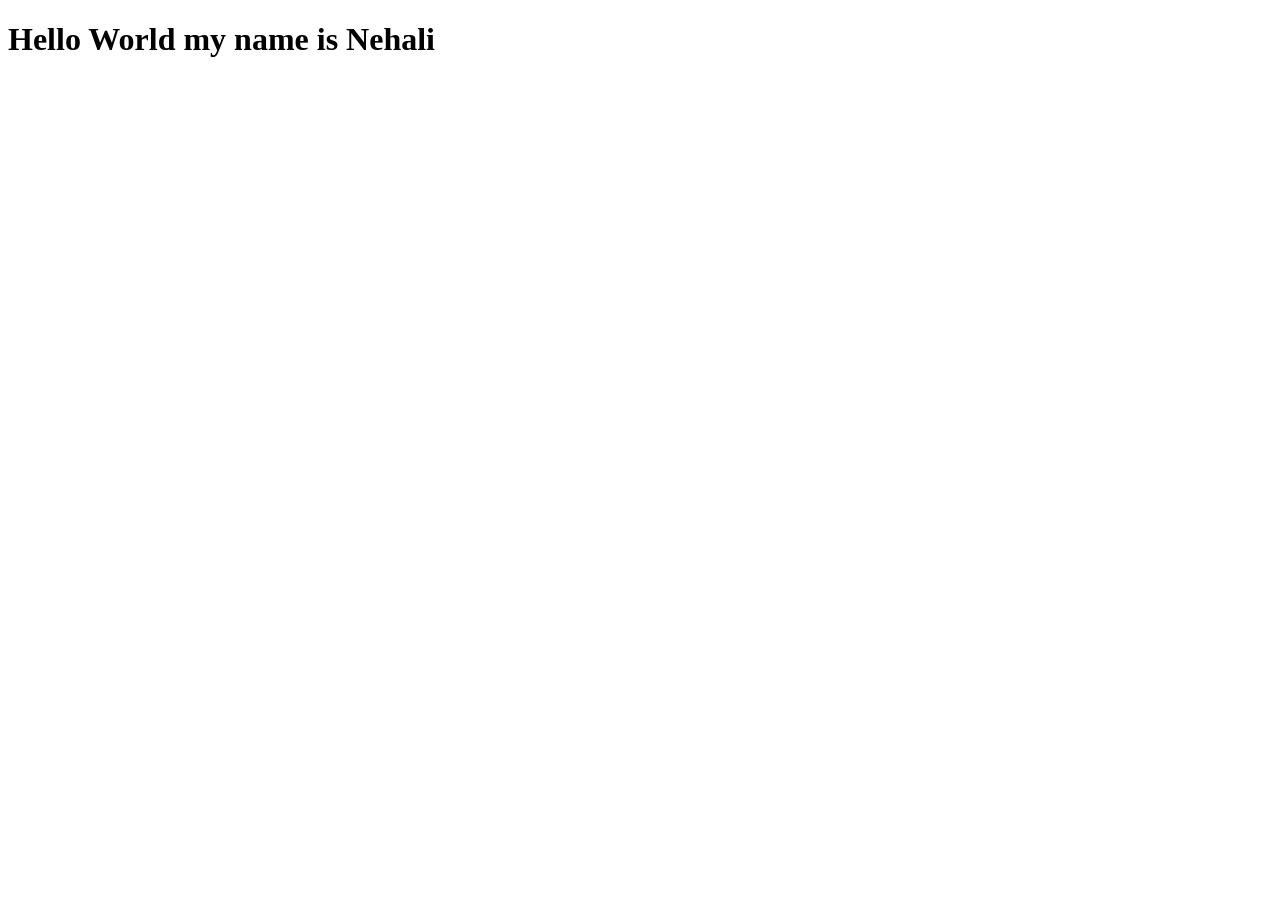
==== MyScotlandResources/index.html @ de395195 "testing the commits" ====
<!DOCTYPE html>
<html lang="en">
<head>
    <meta charset="UTF-8">
    <meta name="viewport" content="width=device-width, initial-scale=1.0">
    <title>Document</title>
</head>
<body>
    <h1>Hello World my name is Nehali</h1>
</body>
</html>
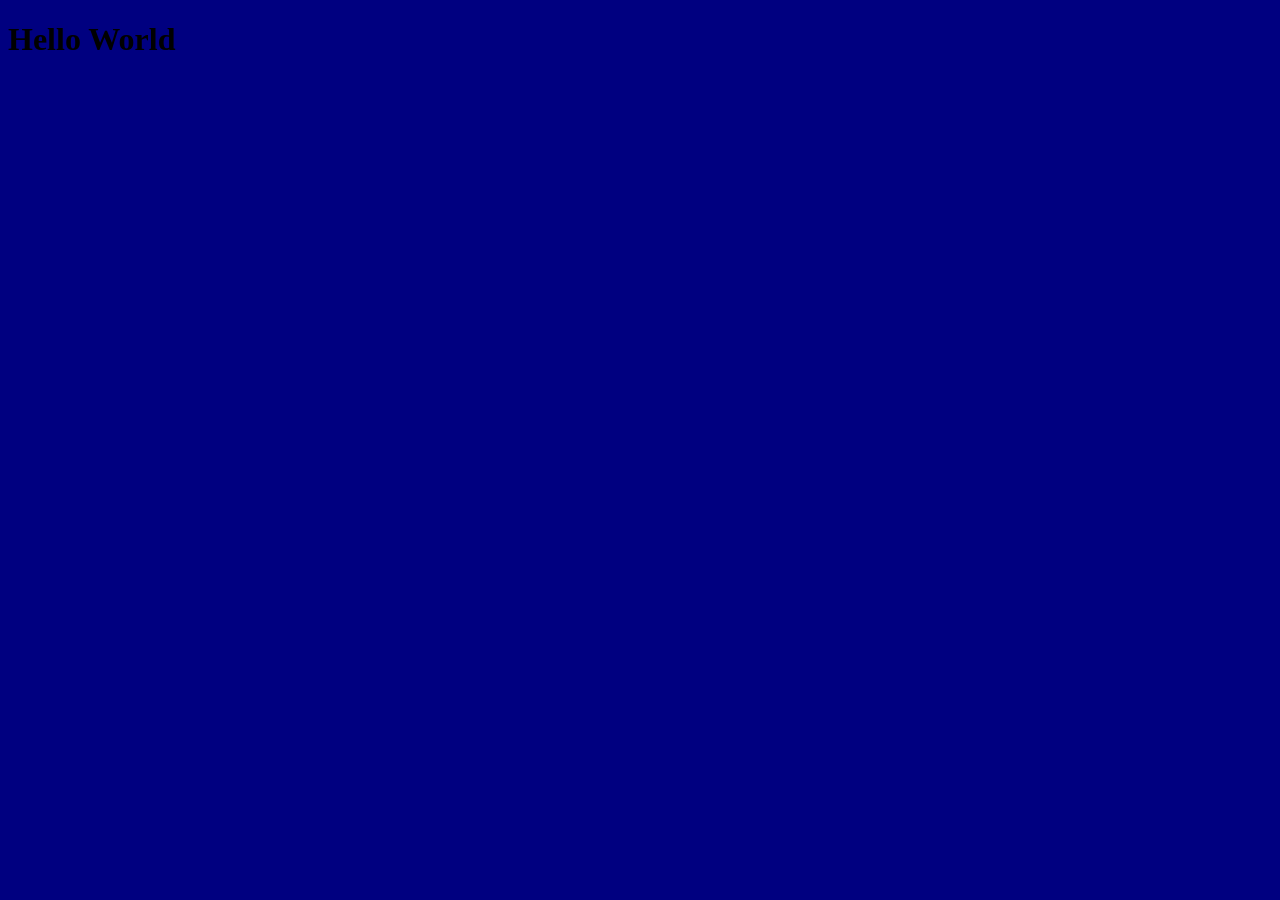
==== commit 348e1ae5: "added css and chnaged the html text" ====
--- a/MyScotlandResources/index.html
+++ b/MyScotlandResources/index.html
@@ -3,9 +3,10 @@
 <head>
     <meta charset="UTF-8">
     <meta name="viewport" content="width=device-width, initial-scale=1.0">
+    <link rel="stylesheet" href="style.css">
     <title>Document</title>
 </head>
 <body>
-    <h1>Hello World my name is Nehali</h1>
+    <h1>Hello World</h1>
 </body>
 </html>
--- a/MyScotlandResources/style.css
+++ b/MyScotlandResources/style.css
@@ -0,0 +1,3 @@
+body{
+    background-color: navy;
+}
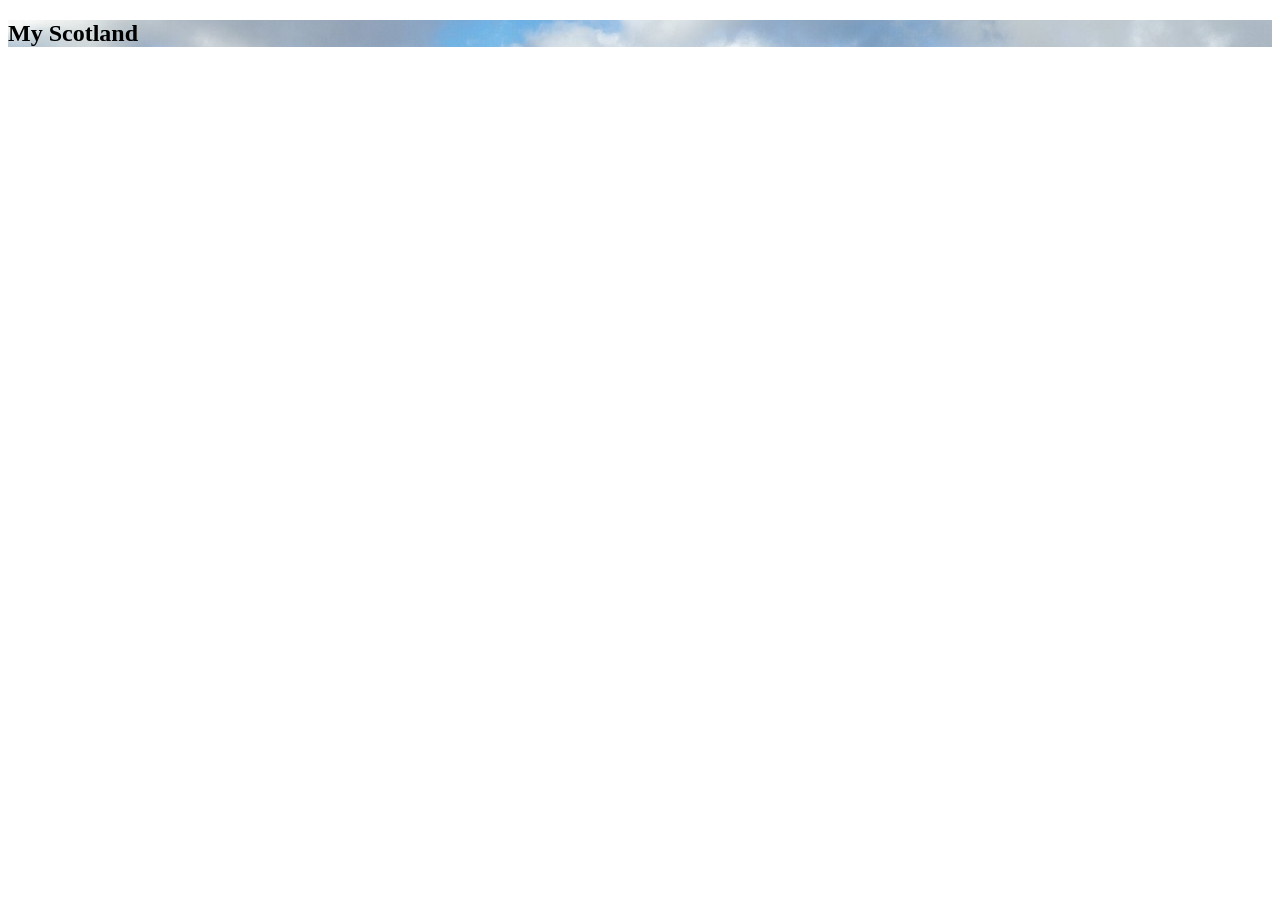
==== commit 3e8ab0ff: "added background img + hero text" ====
--- a/MyScotlandResources/index.html
+++ b/MyScotlandResources/index.html
@@ -7,6 +7,10 @@
     <title>Document</title>
 </head>
 <body>
-    <h1>Hello World</h1>
+    <section class="hero-image">
+        <h1 class="hero-text">
+           My Scotland 
+        </h1>
+    </section>
 </body>
 </html>
--- a/MyScotlandResources/style.css
+++ b/MyScotlandResources/style.css
@@ -1,3 +1,3 @@
-body{
-    background-color: navy;
+.hero-image{
+    background-image: url("./images/scotland-1987599_1280.jpg") ;
 }
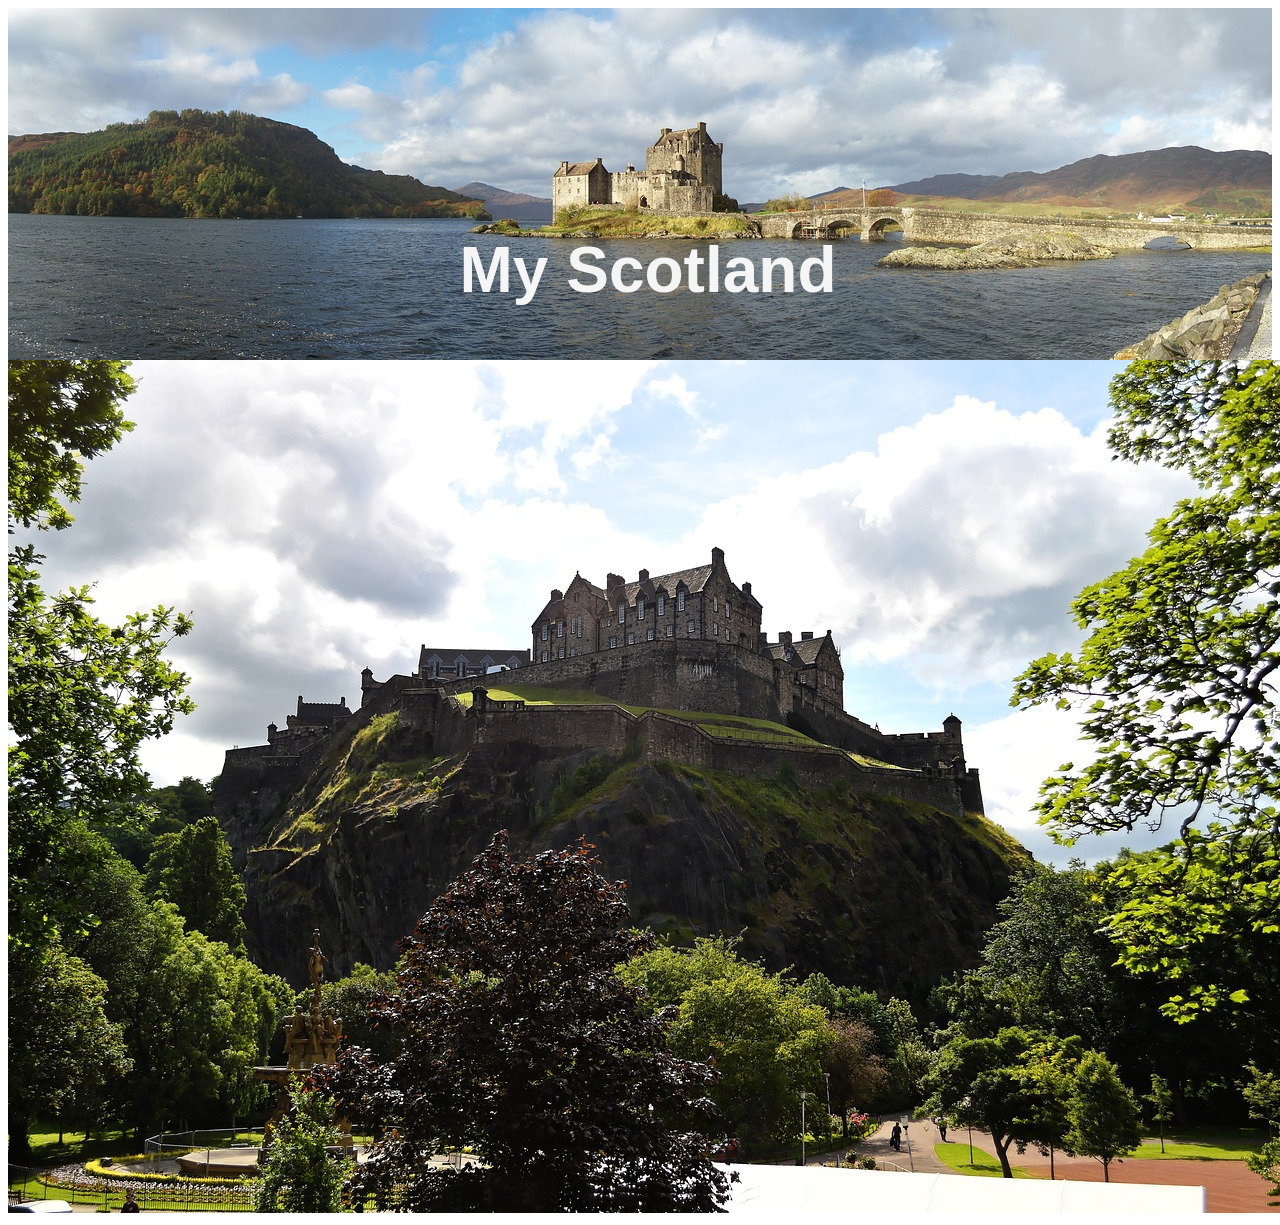
==== commit 1c6c75fa: "added new section in html" ====
--- a/MyScotlandResources/index.html
+++ b/MyScotlandResources/index.html
@@ -12,5 +12,12 @@
            My Scotland 
         </h1>
     </section>
+    <section class="two-column">
+        <div class="image">
+            <img src="./images/edinburgh-castle-959083_1280.jpg" alt="edinburgh castle">
+        </div>
+
+
+    </section>
 </body>
 </html>
--- a/MyScotlandResources/style.css
+++ b/MyScotlandResources/style.css
@@ -1,3 +1,22 @@
+* { 
+    font-family: 'Trebuchet MS', 'Lucida Sans Unicode', 'Lucida Grande', 'Lucida Sans', Arial, sans-serif;
+}
+
+
 .hero-image{
     background-image: url("./images/scotland-1987599_1280.jpg") ;
-}+    height: 352px;
+    background-position: center;
+    background-repeat: no-repeat;
+    background-size: cover;
+}
+
+
+.hero-text{
+    color: whitesmoke;
+    position: absolute;
+    text-align: center;
+    top: 180px;
+    width: 100%;
+    font-size: 4rem;
+}
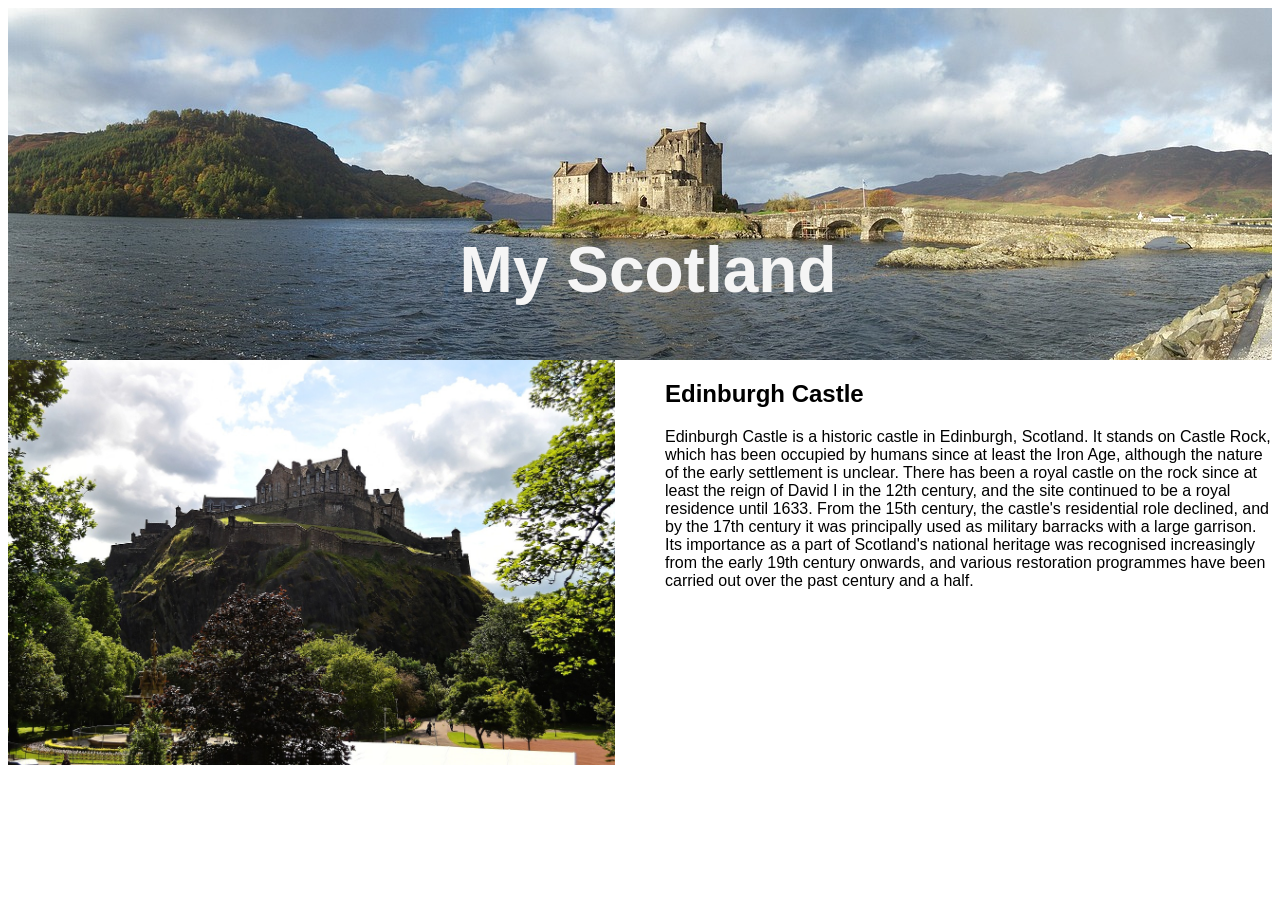
==== commit 2c1665a0: "changed two column display" ====
--- a/MyScotlandResources/index.html
+++ b/MyScotlandResources/index.html
@@ -16,8 +16,10 @@
         <div class="image">
             <img src="./images/edinburgh-castle-959083_1280.jpg" alt="edinburgh castle">
         </div>
-
-
+        <div class="info">
+            <h1>Edinburgh Castle</h1>
+            <p>Edinburgh Castle is a historic castle in Edinburgh, Scotland. It stands on Castle Rock, which has been occupied by humans since at least the Iron Age, although the nature of the early settlement is unclear. There has been a royal castle on the rock since at least the reign of David I in the 12th century, and the site continued to be a royal residence until 1633. From the 15th century, the castle's residential role declined, and by the 17th century it was principally used as military barracks with a large garrison. Its importance as a part of Scotland's national heritage was recognised increasingly from the early 19th century onwards, and various restoration programmes have been carried out over the past century and a half.</p>
+        </div>
     </section>
 </body>
 </html>
--- a/MyScotlandResources/style.css
+++ b/MyScotlandResources/style.css
@@ -2,6 +2,10 @@
     font-family: 'Trebuchet MS', 'Lucida Sans Unicode', 'Lucida Grande', 'Lucida Sans', Arial, sans-serif;
 }
 
+
+img{
+    width: 100%;
+}
 
 .hero-image{
     background-image: url("./images/scotland-1987599_1280.jpg") ;
@@ -20,3 +24,10 @@
     width: 100%;
     font-size: 4rem;
 }
+
+.two-column{
+    display: grid;
+    grid-template-columns: 1fr 1fr;
+    gap: 50px;
+
+}
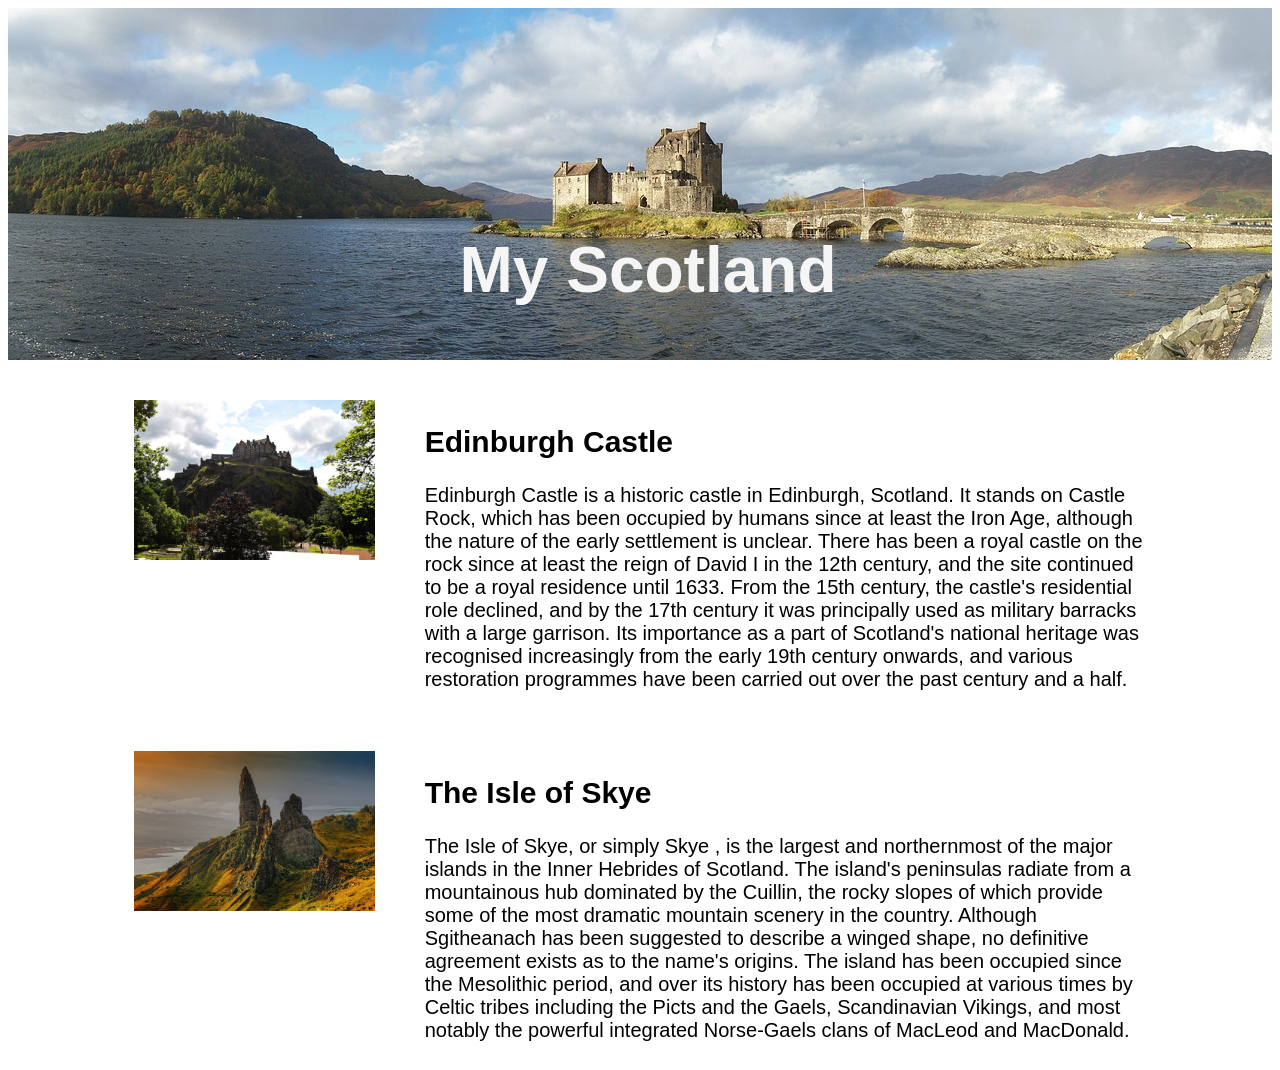
==== commit f4e3ad43: "added section 3 - html" ====
--- a/MyScotlandResources/index.html
+++ b/MyScotlandResources/index.html
@@ -11,6 +11,7 @@
         <h1 class="hero-text">
            My Scotland 
         </h1>
+        <!--Two columns layout start -->
     </section>
     <section class="two-column">
         <div class="image">
@@ -21,5 +22,18 @@
             <p>Edinburgh Castle is a historic castle in Edinburgh, Scotland. It stands on Castle Rock, which has been occupied by humans since at least the Iron Age, although the nature of the early settlement is unclear. There has been a royal castle on the rock since at least the reign of David I in the 12th century, and the site continued to be a royal residence until 1633. From the 15th century, the castle's residential role declined, and by the 17th century it was principally used as military barracks with a large garrison. Its importance as a part of Scotland's national heritage was recognised increasingly from the early 19th century onwards, and various restoration programmes have been carried out over the past century and a half.</p>
         </div>
     </section>
+    <!--Two column layout end-->
+    <!--Two columns layout start -->
+    </section>
+    <section class="two-column">
+        <div class="image">
+            <img src="./images/skye-540130_1280.jpg" alt="The Isle of Skye">
+        </div>
+        <div class="info">
+            <h1>The Isle of Skye</h1>
+            <p>The Isle of Skye, or simply Skye , is the largest and northernmost of the major islands in the Inner Hebrides of Scotland. The island's peninsulas radiate from a mountainous hub dominated by the Cuillin, the rocky slopes of which provide some of the most dramatic mountain scenery in the country. Although Sgitheanach has been suggested to describe a winged shape, no definitive agreement exists as to the name's origins. The island has been occupied since the Mesolithic period, and over its history has been occupied at various times by Celtic tribes including the Picts and the Gaels, Scandinavian Vikings, and most notably the powerful integrated Norse-Gaels clans of MacLeod and MacDonald. </p>
+        </div>
+    </section>
+    <!--Two column layout end-->
 </body>
 </html>
--- a/MyScotlandResources/style.css
+++ b/MyScotlandResources/style.css
@@ -27,7 +27,13 @@
 
 .two-column{
     display: grid;
-    grid-template-columns: 1fr 1fr;
+    grid-template-columns: 1fr 3fr;
     gap: 50px;
+    width: 80%;
+    margin: auto;
+    margin-top: 40px;
+}
 
+.info{
+    font-size: 1.25em;
 }
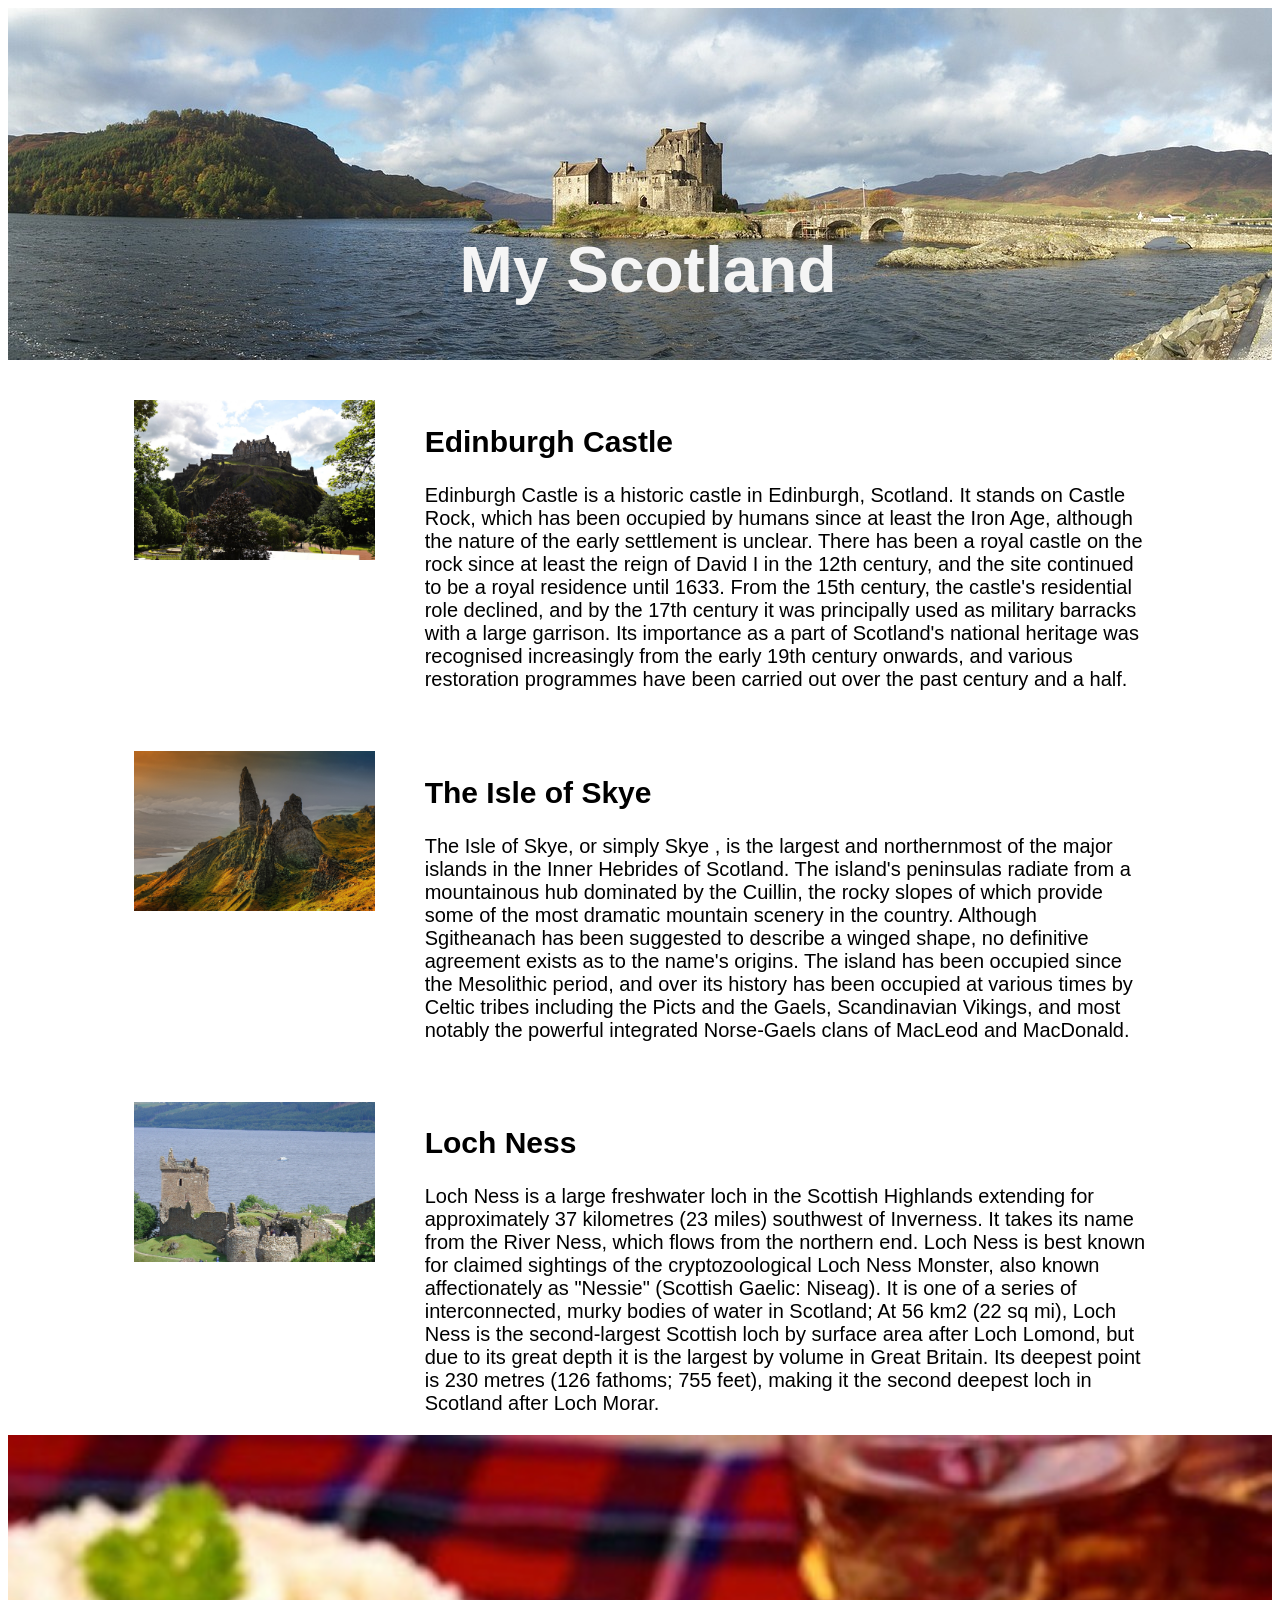
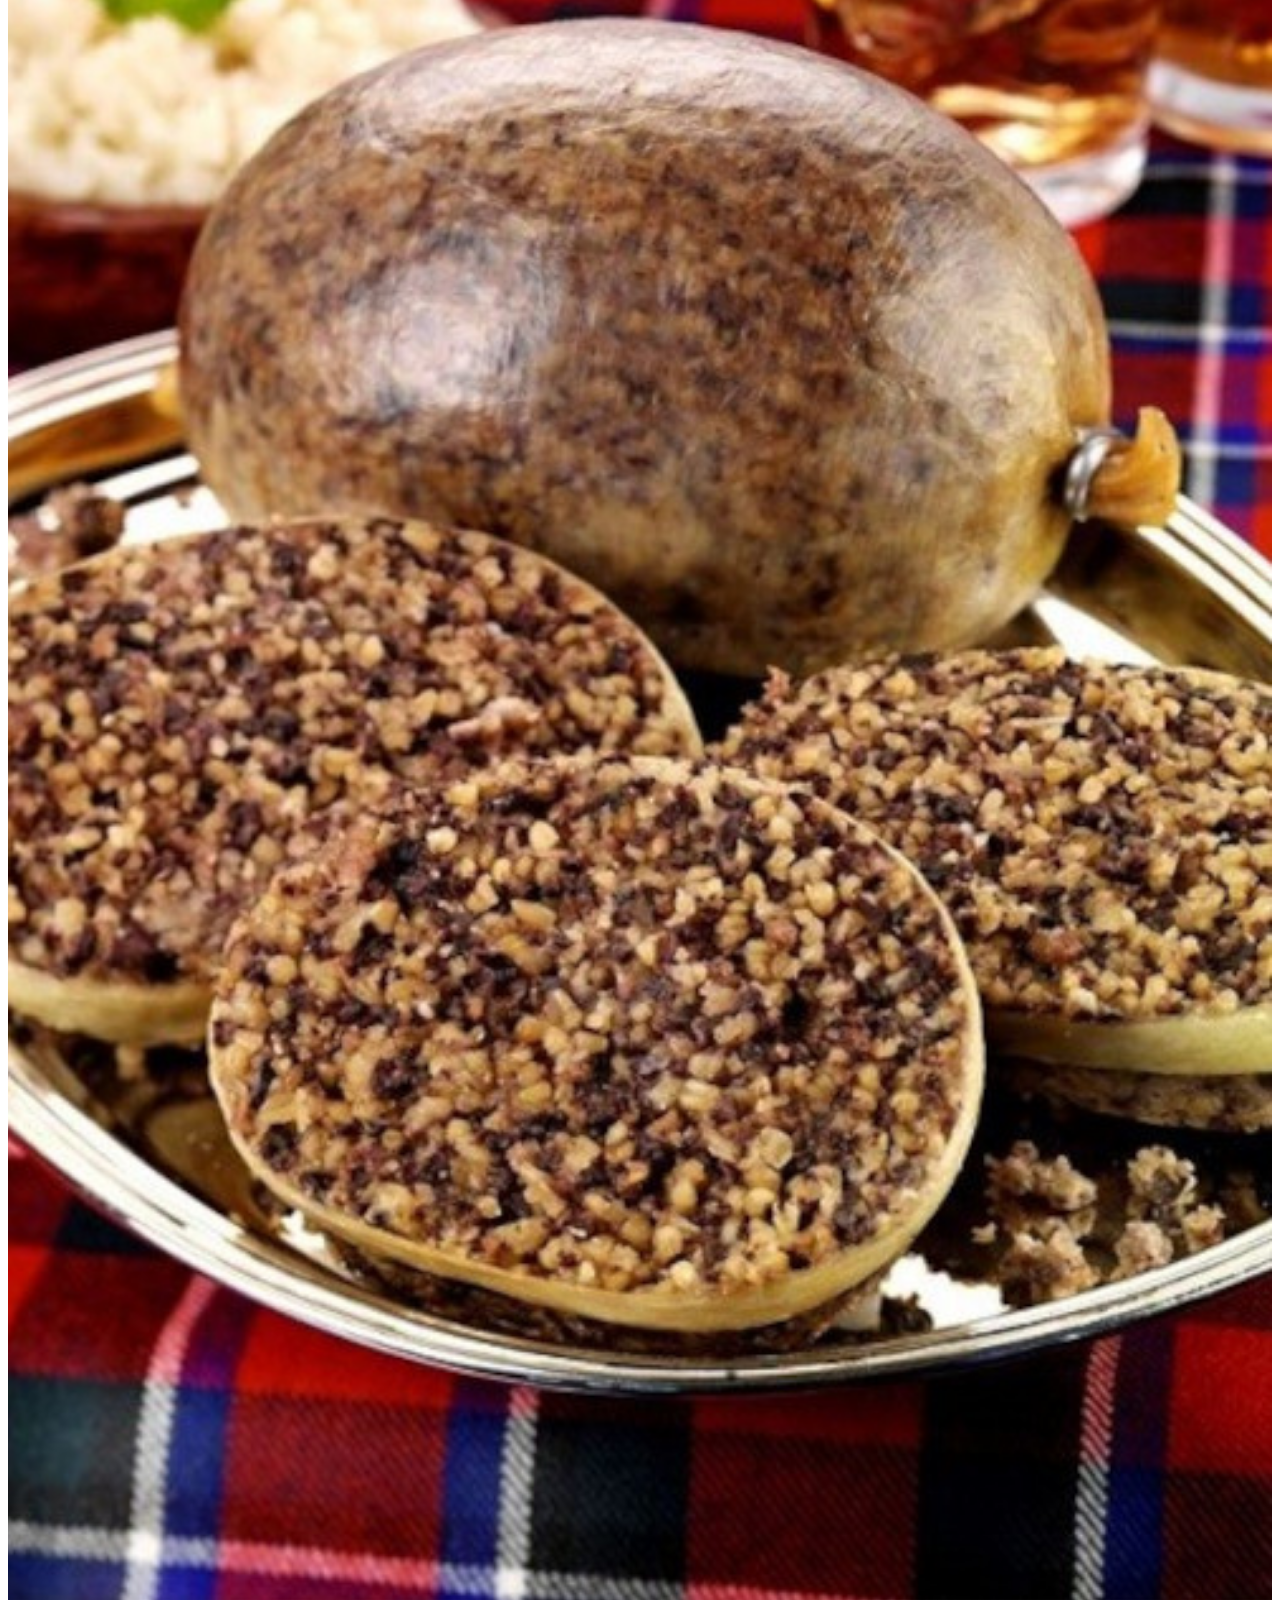
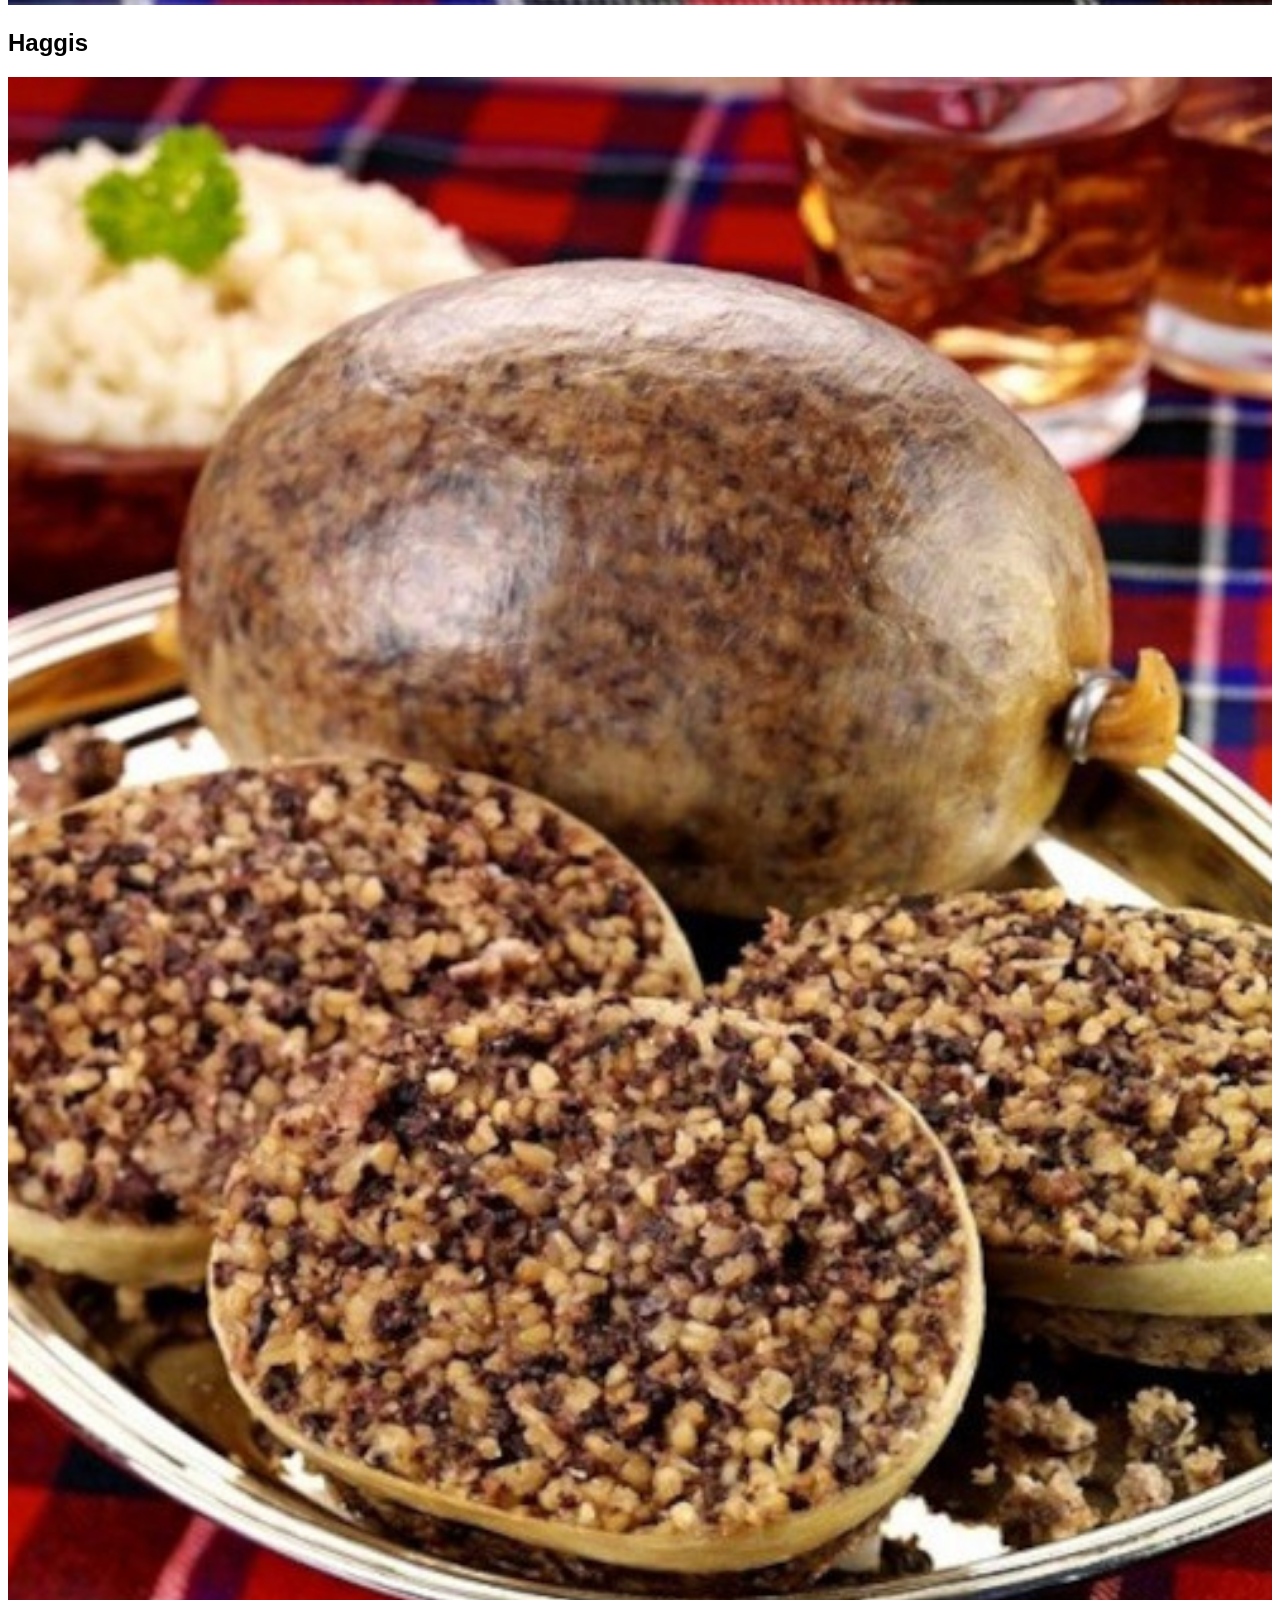
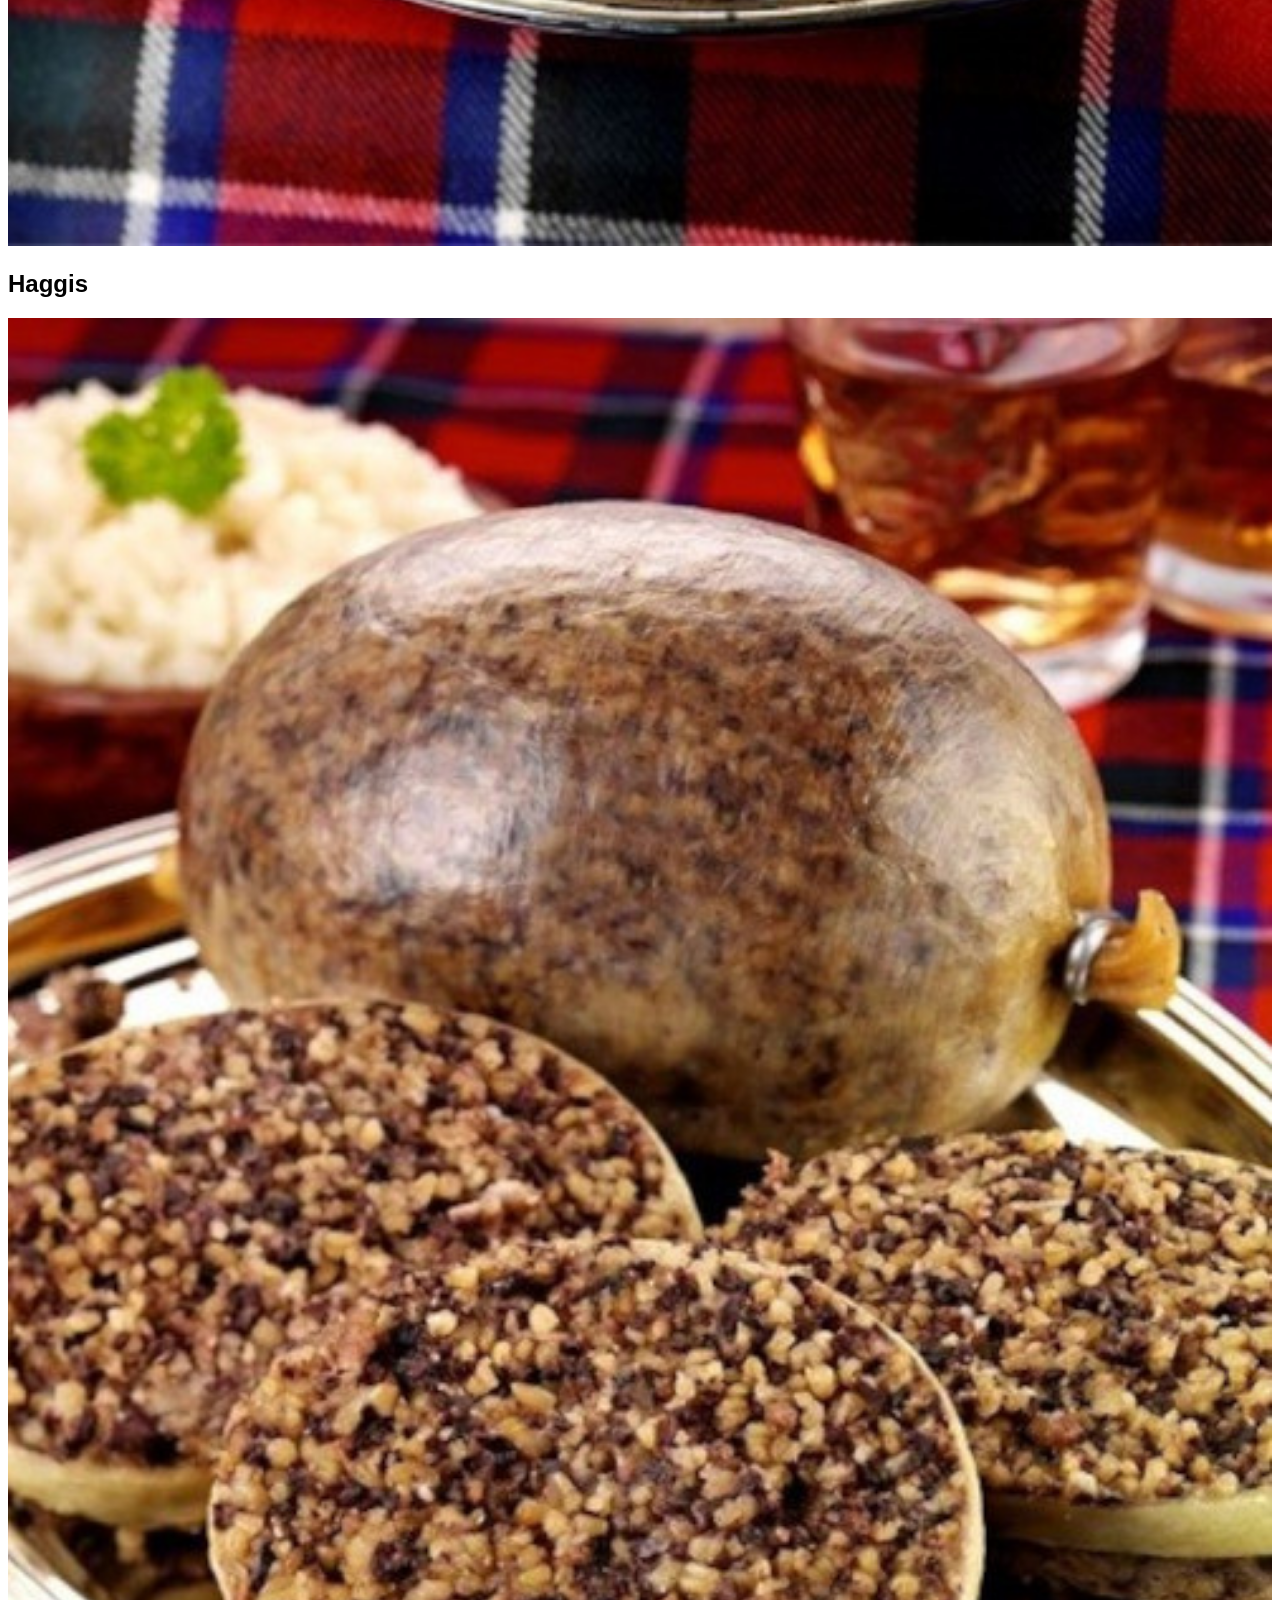
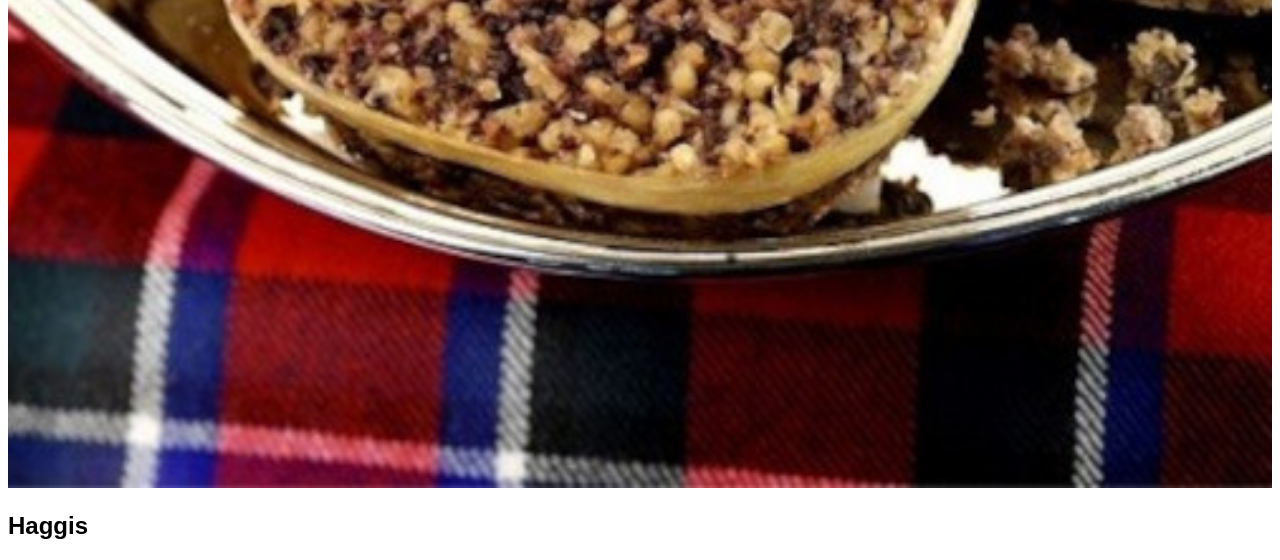
==== commit 8088e851: "added 3 column section" ====
--- a/MyScotlandResources/index.html
+++ b/MyScotlandResources/index.html
@@ -36,4 +36,32 @@
     </section>
     <!--Two column layout end-->
 </body>
+</html>
+    <!--Two columns layout start -->
+    </section>
+    <section class="two-column">
+        <div class="image">
+            <img src="./images/scottish-castle-967972_1280.jpg" alt="Loch Ness">
+        </div>
+        <div class="info">
+            <h1>Loch Ness</h1>
+            <p>Loch Ness is a large freshwater loch in the Scottish Highlands extending for approximately 37 kilometres (23 miles) southwest of Inverness. It takes its name from the River Ness, which flows from the northern end. Loch Ness is best known for claimed sightings of the cryptozoological Loch Ness Monster, also known affectionately as "Nessie" (Scottish Gaelic: Niseag). It is one of a series of interconnected, murky bodies of water in Scotland; At 56 km2 (22 sq mi), Loch Ness is the second-largest Scottish loch by surface area after Loch Lomond, but due to its great depth it is the largest by volume in Great Britain. Its deepest point is 230 metres (126 fathoms; 755 feet), making it the second deepest loch in Scotland after Loch Morar. </p>
+        </div>
+    </section>
+    <!--Two column layout end-->
+    <section class="three-column">
+        <div class="card">
+            <img src="./images/haggis.jpg" alt="haggis">
+            <h2 class="card-text">Haggis</h2>
+        </div>
+         <div class="card">
+            <img src="./images/haggis.jpg" alt="haggis">
+            <h2 class="card-text">Haggis</h2>
+        </div>
+        <div class="card">
+            <img src="./images/haggis.jpg" alt="haggis">
+            <h2 class="card-text">Haggis</h2>
+        </div>
+    </section>
+</body>
 </html>
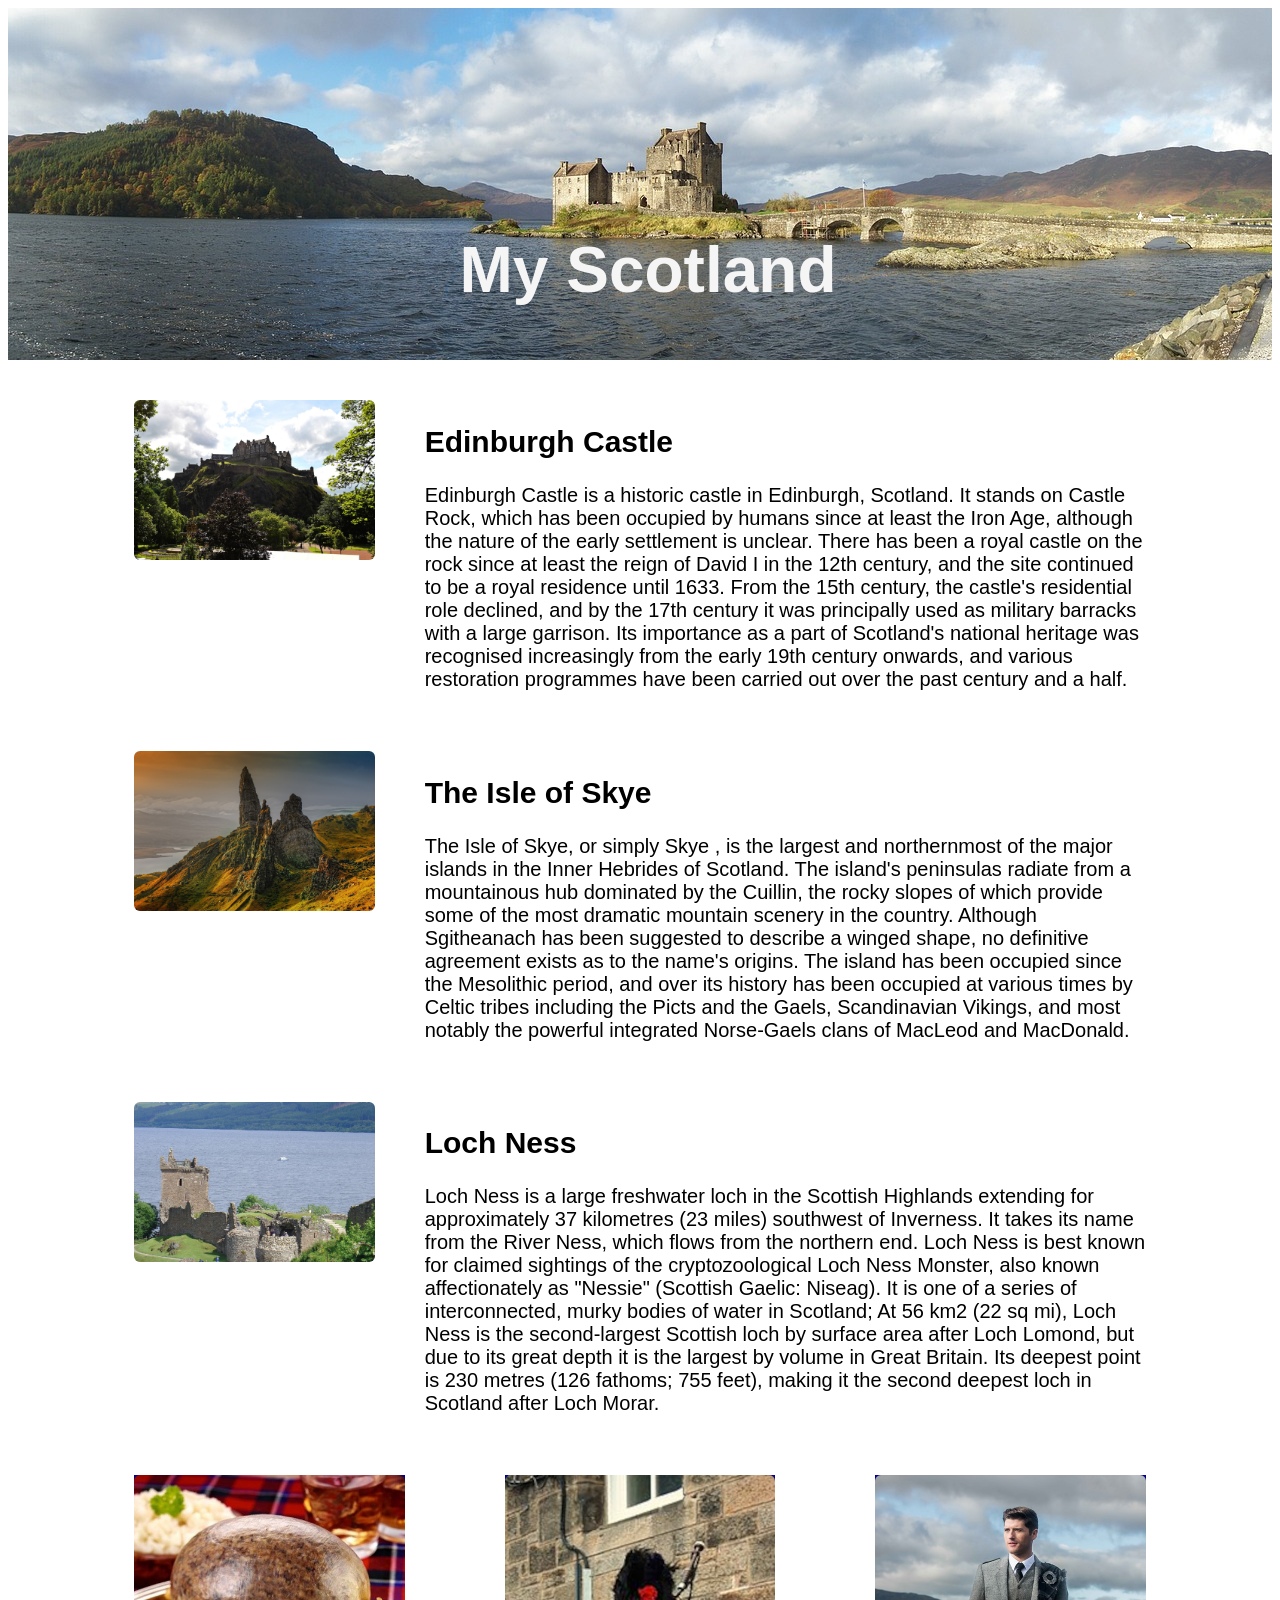
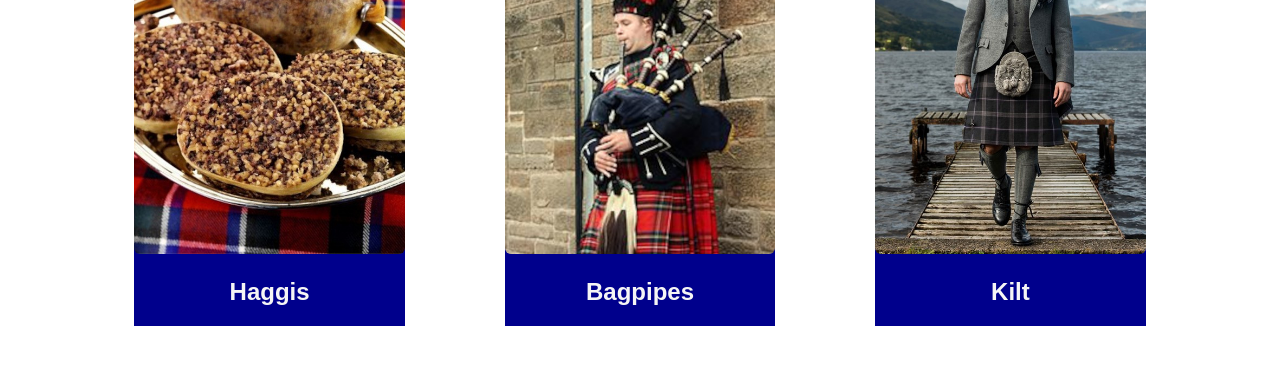
==== commit bc935dd2: "added imgs to three column section" ====
--- a/MyScotlandResources/index.html
+++ b/MyScotlandResources/index.html
@@ -55,12 +55,12 @@
             <h2 class="card-text">Haggis</h2>
         </div>
          <div class="card">
-            <img src="./images/haggis.jpg" alt="haggis">
-            <h2 class="card-text">Haggis</h2>
+            <img src="./images/bagpipes.jpg" alt="bagpipes">
+            <h2 class="card-text">Bagpipes</h2>
         </div>
         <div class="card">
-            <img src="./images/haggis.jpg" alt="haggis">
-            <h2 class="card-text">Haggis</h2>
+            <img src="./images/kilt.jpg" alt="kilt">
+            <h2 class="card-text">Kilt</h2>
         </div>
     </section>
 </body>
--- a/MyScotlandResources/style.css
+++ b/MyScotlandResources/style.css
@@ -5,6 +5,7 @@
 
 img{
     width: 100%;
+    border-radius: 6px;
 }
 
 .hero-image{
@@ -37,3 +38,23 @@
 .info{
     font-size: 1.25em;
 }
+
+
+.three-column{
+    display: grid;
+    grid-template-columns: repeat(3, 1fr);
+    gap: 100px;
+    width: 80%;
+    margin: auto;
+    margin-top: 40px;
+    margin-bottom: 50px;
+}
+
+.card{
+    background-color: rgb(0,0,140);
+}
+
+.card-text{
+    text-align: center;
+    color: whitesmoke;
+}
